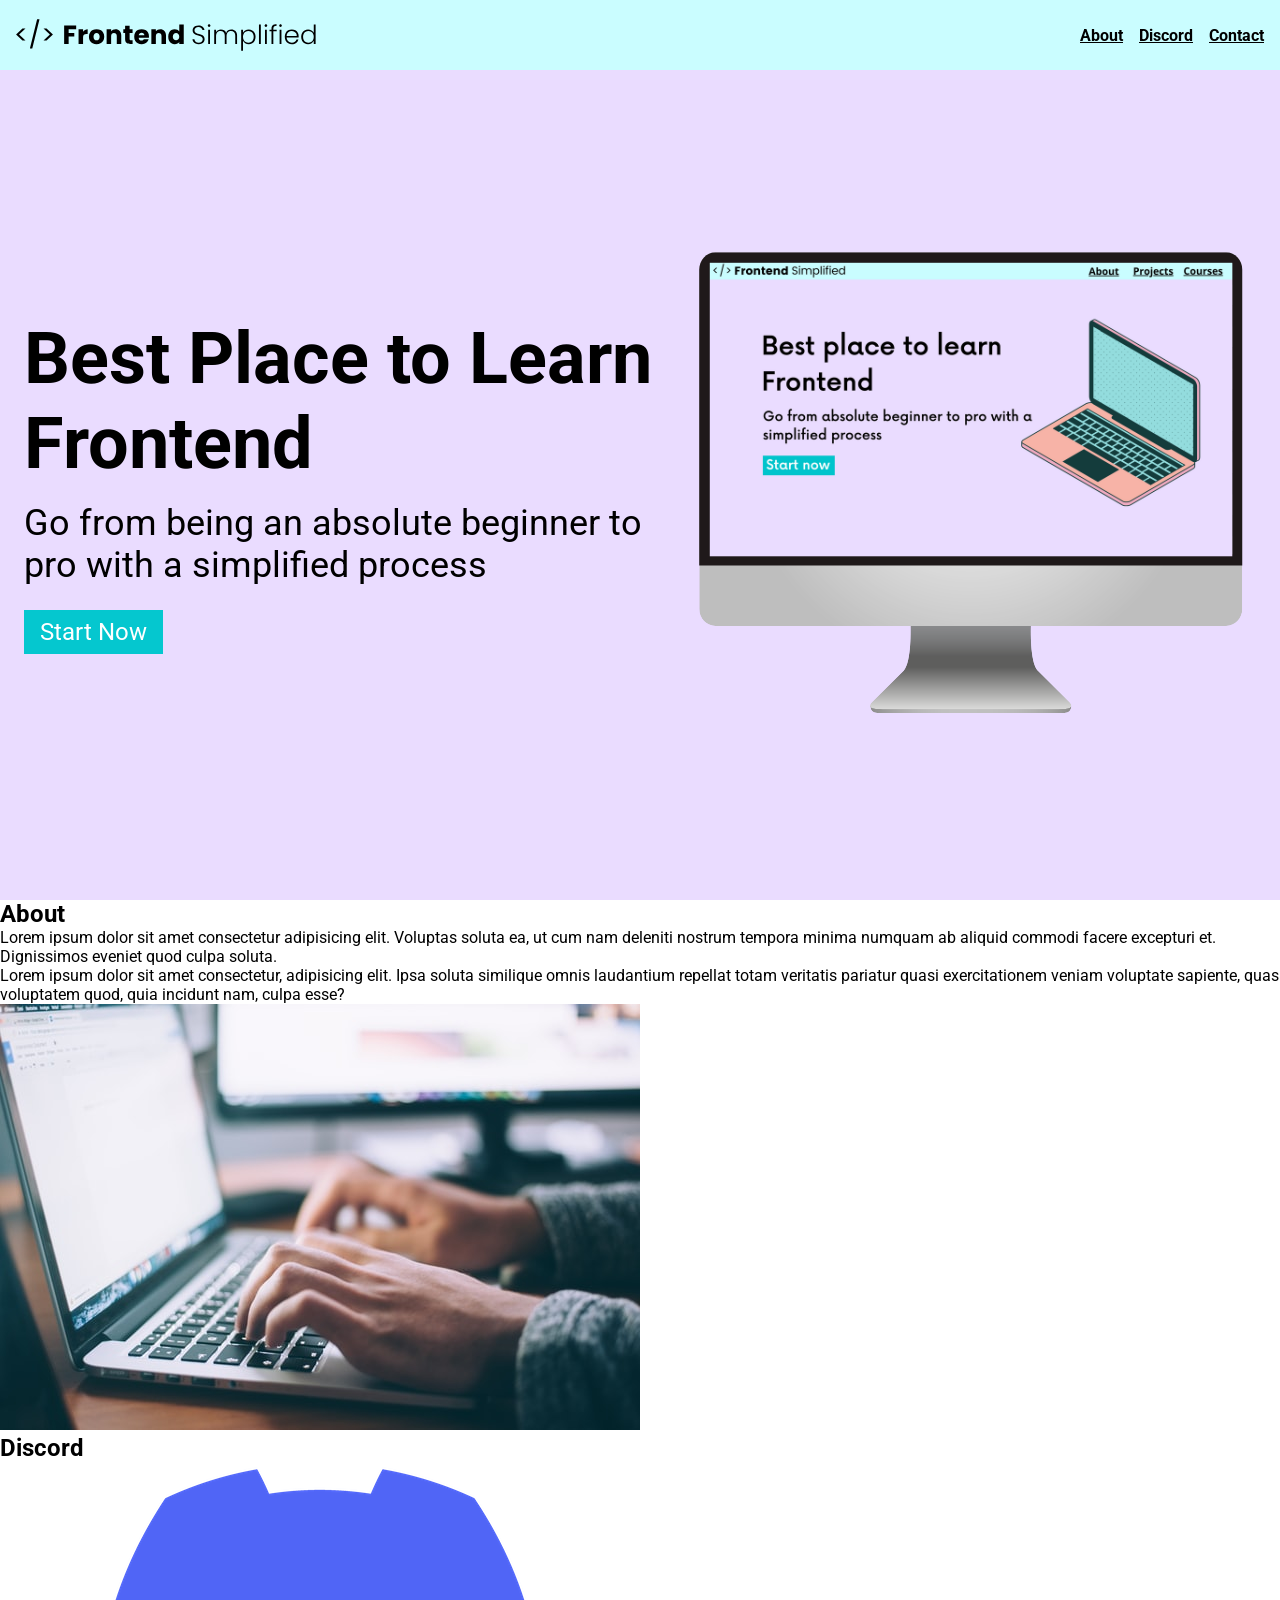
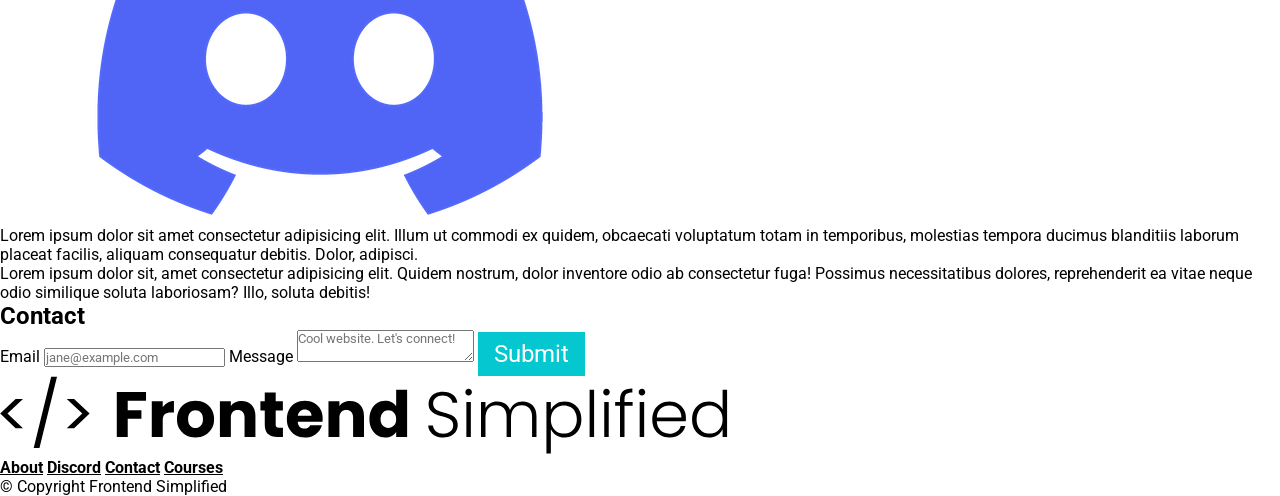
==== index.html @ 6d4a823c "adjusted HTML and row and added div for df" ====
<!doctype html>
<html lang="en">
  <head>
    <meta charset="UTF-8" />
    <meta name="viewport" content="width=device-width, initial-scale=1.0" />
    <title>Document</title>
    <link rel="stylesheet" href="./style.css" />
  </head>
  <body>
    <section>
      <nav>
        <img src="./assets/FES.svg" class="logo" alt="" />
        <ul>
          <li><a href="#about">About</a></li>
          <li><a href="#discord">Discord</a></li>
          <li><a href="#contact">Contact</a></li>
        </ul>
      </nav>
      <header>
          <div class="row">
            <div class="home__description">
              <h1>Best Place to Learn Frontend</h1>
              <p class="subheader">
                Go from being an absolute beginner to pro with a simplified process
              </p>
              <button>Start Now</button>
            </div>
            <figure>
              <img src="./assets/laptop.png" alt="" />
            </figure>
          </div>
      </header>
    </section>
    <main>
      <section id="about">
        <div>
          <h2>About</h2>
          <p>
            Lorem ipsum dolor sit amet consectetur adipisicing elit. Voluptas
            soluta ea, ut cum nam deleniti nostrum tempora minima numquam ab
            aliquid commodi facere excepturi et. Dignissimos eveniet quod culpa
            soluta.
          </p>
          <p>
            Lorem ipsum dolor sit amet consectetur, adipisicing elit. Ipsa
            soluta similique omnis laudantium repellat totam veritatis pariatur
            quasi exercitationem veniam voluptate sapiente, quas voluptatem
            quod, quia incidunt nam, culpa esse?
          </p>
        </div>
        <figure>
          <img src="./assets/about.jpg" alt="" />
        </figure>
      </section>
      <section id="discord">
        <h2>Discord</h2>
        <figure>
          <img src="./assets/discord.png" alt="Discord" />
        </figure>
        <div>
          <p>Lorem ipsum dolor sit amet consectetur adipisicing elit. Illum ut commodi ex quidem, obcaecati voluptatum totam in temporibus, molestias tempora ducimus blanditiis laborum placeat facilis, aliquam consequatur debitis. Dolor, adipisci.</p>
          <p>Lorem ipsum dolor sit, amet consectetur adipisicing elit. Quidem nostrum, dolor inventore odio ab consectetur fuga! Possimus necessitatibus dolores, reprehenderit ea vitae neque odio similique soluta laboriosam? Illo, soluta debitis!</p>
        </div>
      </section>
      <section id="contact">
        <h2>Contact</h2>
        <form action="">
          <label for="">Email</label>
          <input type="email" placeholder="jane@example.com">
          <label for="">Message</label>
          <textarea type="text" placeholder="Cool website. Let's connect!"></textarea>
          <button>Submit</button>
        </form>
      </section>
    </main>
    <footer>
      <img src="./assets/FES.svg" alt="">
      <div>
        <a href="#about">About</a>
        <a href="#discord">Discord</a>
        <a href="#contact">Contact</a>
        <a href="">Courses</a>
      </div>
      <p>&copy; Copyright Frontend Simplified </p>
    </footer>
  </body>
</html>
---- style.css ----
@import url('https://fonts.googleapis.com/css2?family=Roboto:ital,wdth,wght@0,75..100,100..900;1,75..100,100..900&display=swap');

* {
  font-family: 'Roboto', serif;
  padding: 0;
  margin: 0;
  box-sizing: border-box;
}

nav {
  height: 70px;
  display: flex;
  justify-content: space-between;
  align-items: center;
  padding: 0 16px;
  background-color: #cafdff;
}

a {
  color: #000;
  font-size: 16px;
  font-weight: 700;
}

ul {
  display: flex;  /* The list items inside ul didn't need to be inside of a div to lay out sideways */
}

li {
  list-style-type: none;
  padding-left: 16px;
}

.logo {
  width: 300px;
}


header {
  background-color: #eadcff;
  height: calc(100vh - 70px);
  padding: 24px;
  display: flex;
  align-items: center;
  justify-content: center;
}

.row {
  width: 100%;
  max-width: 1300px;
  margin: 0 auto;
  display: flex;
  align-items: center;
  justify-content: center;
}

h1 {
  font-size: 72px;
}

.subheader {
  font-size: 36px;
  margin: 16px 0 24px 0;
}

button {
  background-color: #05c7cf;
  color: white;
  border: none;
  padding: 8px 16px;
  font-size: 24px;
  cursor: pointer;
}
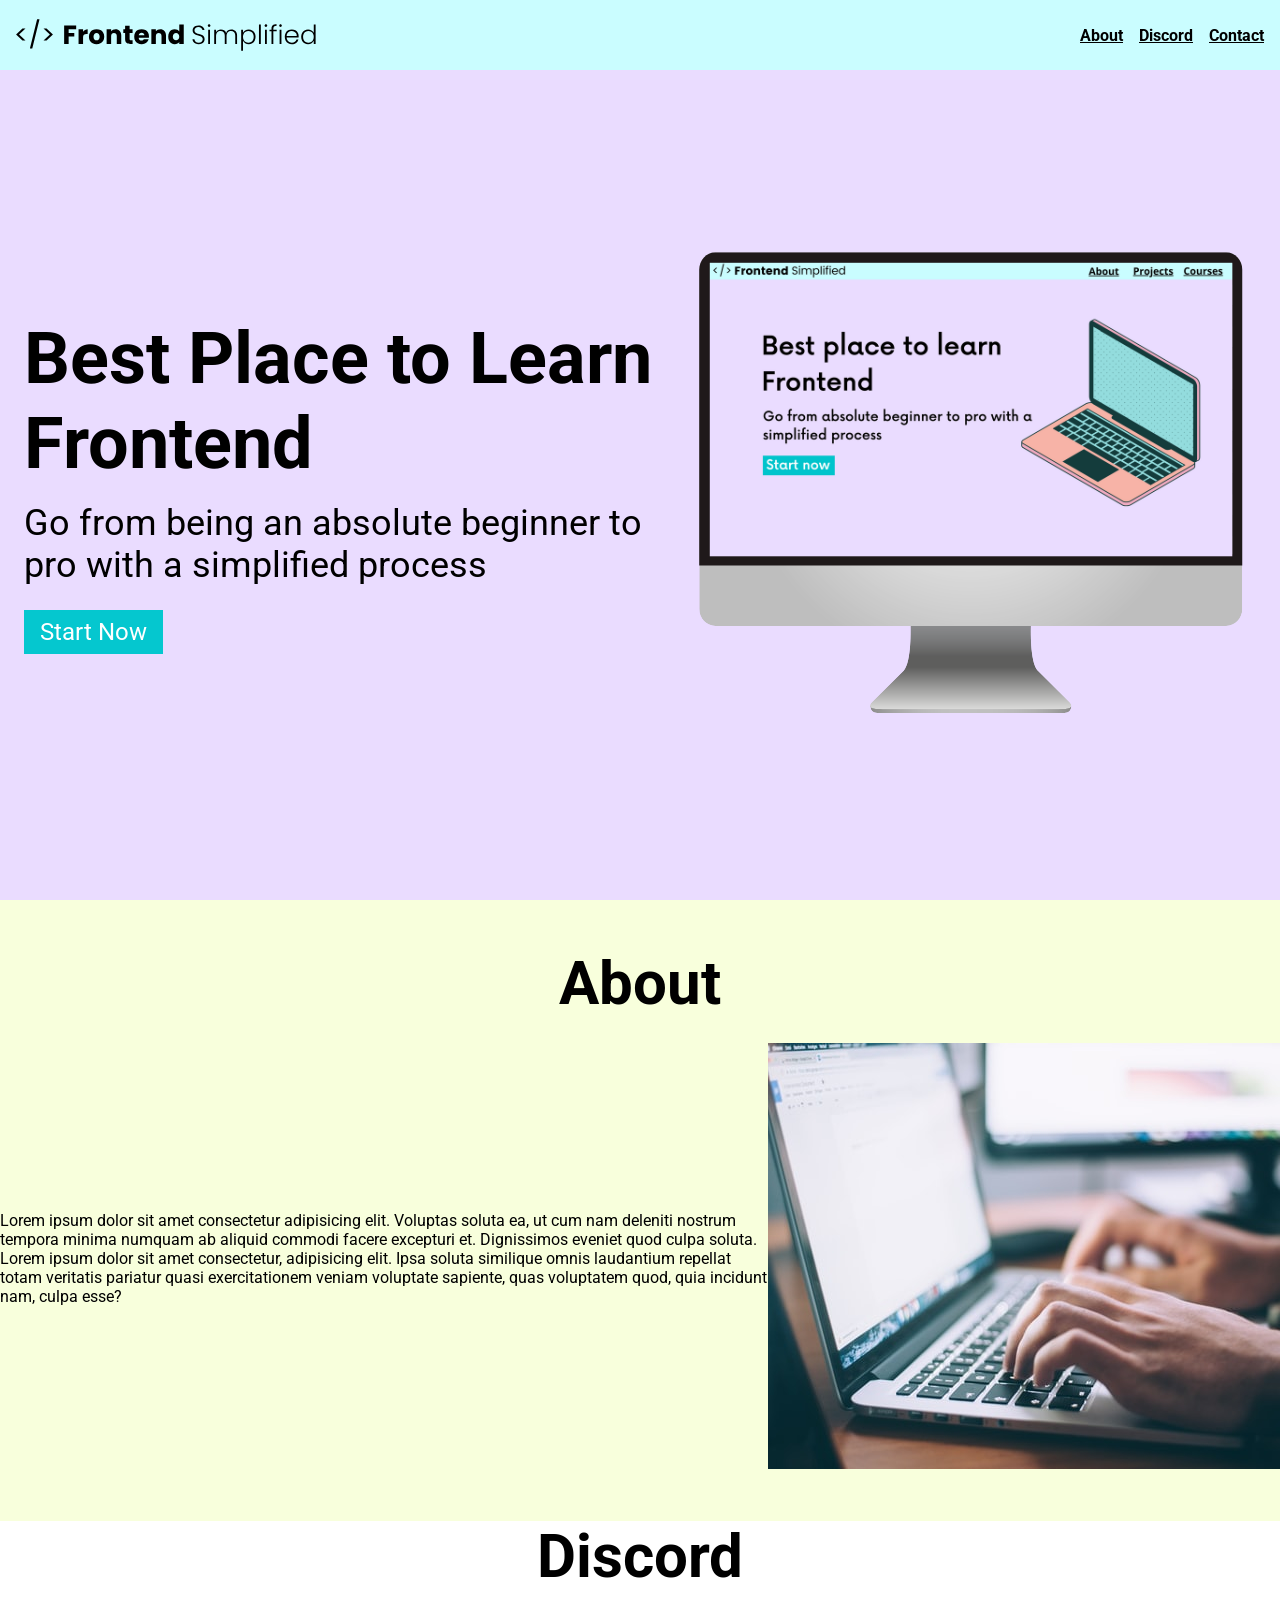
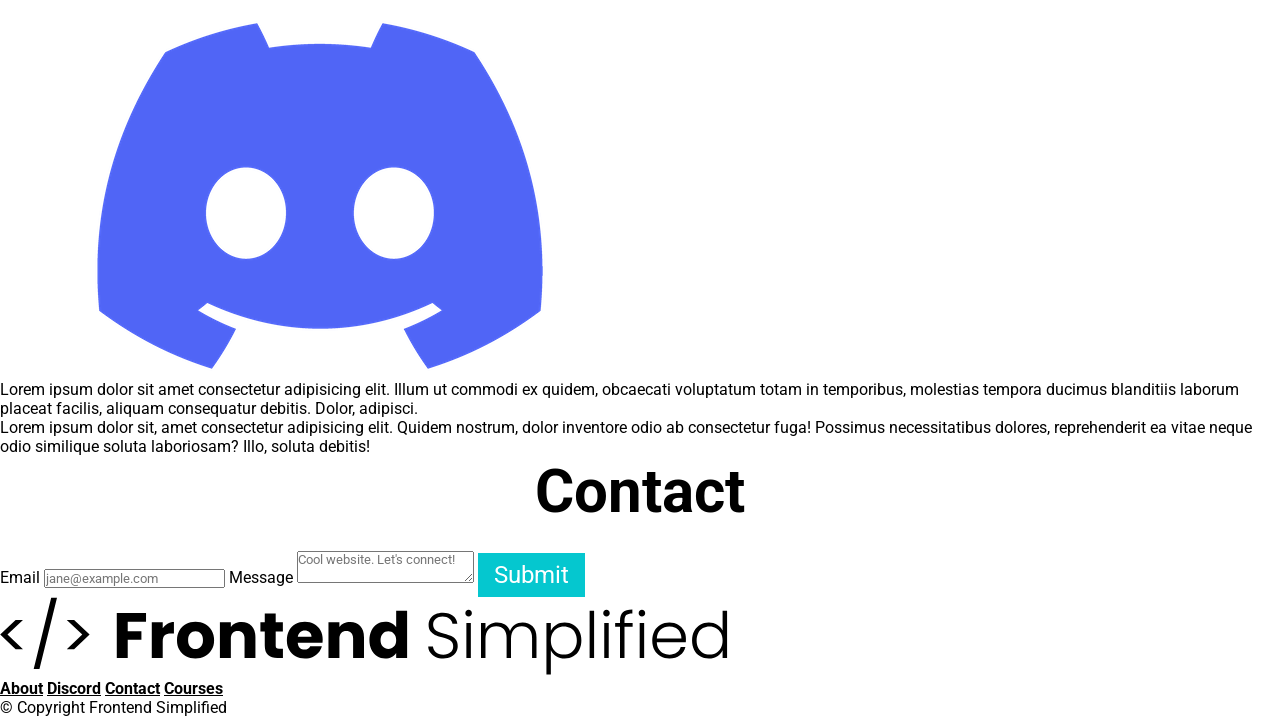
==== commit d0d991d7: "section__description and about__image--wrapper styling" ====
--- a/index.html
+++ b/index.html
@@ -17,40 +17,45 @@
         </ul>
       </nav>
       <header>
-          <div class="row">
-            <div class="home__description">
-              <h1>Best Place to Learn Frontend</h1>
-              <p class="subheader">
-                Go from being an absolute beginner to pro with a simplified process
-              </p>
-              <button>Start Now</button>
-            </div>
-            <figure>
-              <img src="./assets/laptop.png" alt="" />
-            </figure>
+        <div class="row">
+          <div class="home__description">
+            <h1>Best Place to Learn Frontend</h1>
+            <p class="subheader">
+              Go from being an absolute beginner to pro with a simplified
+              process
+            </p>
+            <button>Start Now</button>
           </div>
+          <figure>
+            <img src="./assets/laptop.png" alt="" />
+          </figure>
+        </div>
       </header>
     </section>
     <main>
       <section id="about">
-        <div>
-          <h2>About</h2>
-          <p>
-            Lorem ipsum dolor sit amet consectetur adipisicing elit. Voluptas
-            soluta ea, ut cum nam deleniti nostrum tempora minima numquam ab
-            aliquid commodi facere excepturi et. Dignissimos eveniet quod culpa
-            soluta.
-          </p>
-          <p>
-            Lorem ipsum dolor sit amet consectetur, adipisicing elit. Ipsa
-            soluta similique omnis laudantium repellat totam veritatis pariatur
-            quasi exercitationem veniam voluptate sapiente, quas voluptatem
-            quod, quia incidunt nam, culpa esse?
-          </p>
+        <h2>About</h2>
+        <div class="section__description">
+          <div class="section__description--wrapper">
+            <p class="section__description--para">
+              <p>
+                Lorem ipsum dolor sit amet consectetur adipisicing elit. Voluptas
+                soluta ea, ut cum nam deleniti nostrum tempora minima numquam ab
+                aliquid commodi facere excepturi et. Dignissimos eveniet quod culpa
+                soluta.
+              </p>
+              <p>
+                Lorem ipsum dolor sit amet consectetur, adipisicing elit. Ipsa
+                soluta similique omnis laudantium repellat totam veritatis pariatur
+                quasi exercitationem veniam voluptate sapiente, quas voluptatem
+                quod, quia incidunt nam, culpa esse?
+              </p>
+            </p>
+          </div>
+            <figure class="about__image--wrapper">
+            <img src="./assets/about.jpg" alt="" />
+          </figure>
         </div>
-        <figure>
-          <img src="./assets/about.jpg" alt="" />
-        </figure>
       </section>
       <section id="discord">
         <h2>Discord</h2>
@@ -58,30 +63,43 @@
           <img src="./assets/discord.png" alt="Discord" />
         </figure>
         <div>
-          <p>Lorem ipsum dolor sit amet consectetur adipisicing elit. Illum ut commodi ex quidem, obcaecati voluptatum totam in temporibus, molestias tempora ducimus blanditiis laborum placeat facilis, aliquam consequatur debitis. Dolor, adipisci.</p>
-          <p>Lorem ipsum dolor sit, amet consectetur adipisicing elit. Quidem nostrum, dolor inventore odio ab consectetur fuga! Possimus necessitatibus dolores, reprehenderit ea vitae neque odio similique soluta laboriosam? Illo, soluta debitis!</p>
+          <p>
+            Lorem ipsum dolor sit amet consectetur adipisicing elit. Illum ut
+            commodi ex quidem, obcaecati voluptatum totam in temporibus,
+            molestias tempora ducimus blanditiis laborum placeat facilis,
+            aliquam consequatur debitis. Dolor, adipisci.
+          </p>
+          <p>
+            Lorem ipsum dolor sit, amet consectetur adipisicing elit. Quidem
+            nostrum, dolor inventore odio ab consectetur fuga! Possimus
+            necessitatibus dolores, reprehenderit ea vitae neque odio similique
+            soluta laboriosam? Illo, soluta debitis!
+          </p>
         </div>
       </section>
       <section id="contact">
         <h2>Contact</h2>
         <form action="">
           <label for="">Email</label>
-          <input type="email" placeholder="jane@example.com">
+          <input type="email" placeholder="jane@example.com" />
           <label for="">Message</label>
-          <textarea type="text" placeholder="Cool website. Let's connect!"></textarea>
+          <textarea
+            type="text"
+            placeholder="Cool website. Let's connect!"
+          ></textarea>
           <button>Submit</button>
         </form>
       </section>
     </main>
     <footer>
-      <img src="./assets/FES.svg" alt="">
+      <img src="./assets/FES.svg" alt="" />
       <div>
         <a href="#about">About</a>
         <a href="#discord">Discord</a>
         <a href="#contact">Contact</a>
         <a href="">Courses</a>
       </div>
-      <p>&copy; Copyright Frontend Simplified </p>
+      <p>&copy; Copyright Frontend Simplified</p>
     </footer>
   </body>
 </html>
--- a/style.css
+++ b/style.css
@@ -35,7 +35,6 @@
   width: 300px;
 }
 
-
 header {
   background-color: #eadcff;
   height: calc(100vh - 70px);
@@ -47,7 +46,7 @@
 
 .row {
   width: 100%;
-  max-width: 1300px;
+  max-width: 1300px; /* Here's the trick. We're CAPPING the maximum width. */
   margin: 0 auto;
   display: flex;
   align-items: center;
@@ -65,9 +64,34 @@
 
 button {
   background-color: #05c7cf;
-  color: white;
+  color: white; /* color of the text inside the button */
   border: none;
   padding: 8px 16px;
-  font-size: 24px;
-  cursor: pointer;
+  font-size: 24px; 
+  cursor: pointer; /* cursor: pointer is not a default for a button */
 }
+
+/* 
+About 
+*/
+
+#about {
+  padding: 48px 0;
+  background-color: #f8ffdc;
+}
+
+h2 {
+  font-size: 60px;
+  text-align: center;
+  margin-bottom: 24px;
+}
+
+.section__description {
+  display: flex;
+  justify-content: center;
+  align-items: center;
+}
+
+.about__image--wrapper {
+  width: 40%; /* image is 40% of the total width of both the text and the figure */
+}
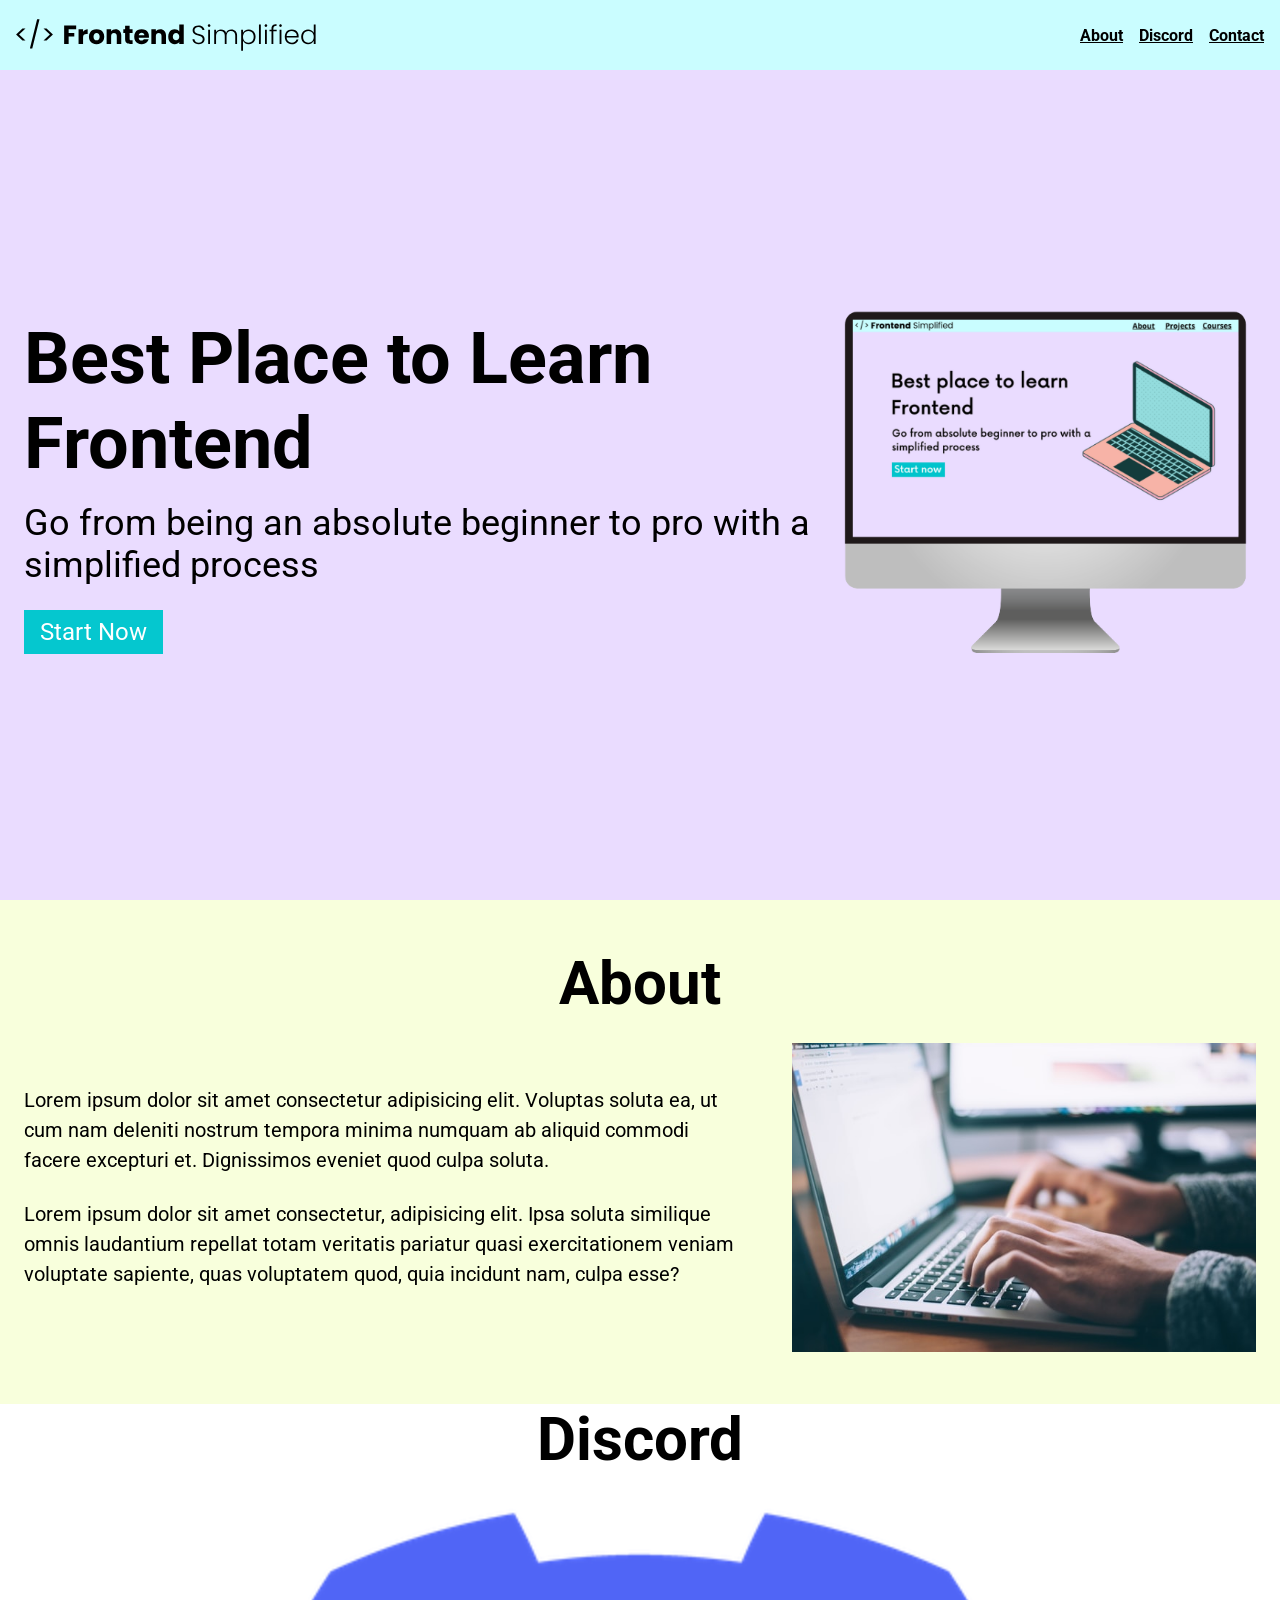
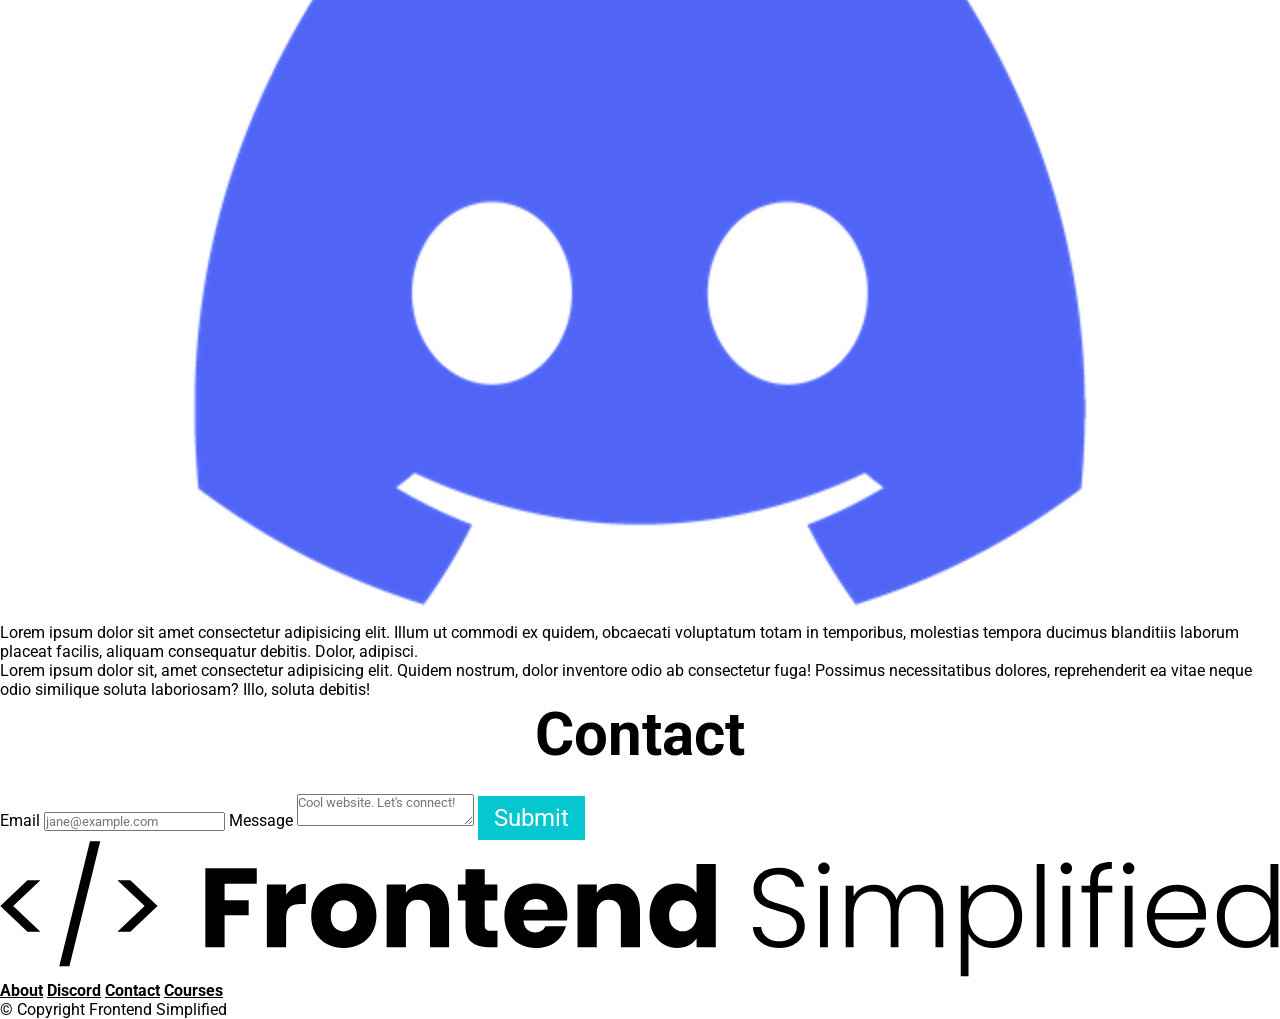
==== commit 1f0f2dcb: "row added, sections styled" ====
--- a/index.html
+++ b/index.html
@@ -35,26 +35,26 @@
     <main>
       <section id="about">
         <h2>About</h2>
-        <div class="section__description">
-          <div class="section__description--wrapper">
-            <p class="section__description--para">
-              <p>
+        <div class="row">
+          <div class="section__description">
+            <div class="section__description--wrapper">
+              <p class="section__description--para">
                 Lorem ipsum dolor sit amet consectetur adipisicing elit. Voluptas
                 soluta ea, ut cum nam deleniti nostrum tempora minima numquam ab
                 aliquid commodi facere excepturi et. Dignissimos eveniet quod culpa
                 soluta.
               </p>
-              <p>
+              <p class="section__description--para">
                 Lorem ipsum dolor sit amet consectetur, adipisicing elit. Ipsa
                 soluta similique omnis laudantium repellat totam veritatis pariatur
                 quasi exercitationem veniam voluptate sapiente, quas voluptatem
                 quod, quia incidunt nam, culpa esse?
               </p>
-            </p>
+            </div>
+            <figure class="about__image--wrapper">
+              <img src="./assets/about.jpg" alt="" />
+            </figure>
           </div>
-            <figure class="about__image--wrapper">
-            <img src="./assets/about.jpg" alt="" />
-          </figure>
         </div>
       </section>
       <section id="discord">
--- a/style.css
+++ b/style.css
@@ -94,4 +94,23 @@
 
 .about__image--wrapper {
   width: 40%; /* image is 40% of the total width of both the text and the figure */
+}
+
+img {
+  width: 100%;
+}
+
+.section__description--wrapper {
+  width: 60%; /* text is 60% of the total width of both the text and the figure */
+}
+
+.section__description--wrapper,
+.about__image--wrapper {
+  padding: 0 24px;
+}
+
+.section__description--para {
+  font-size: 20px;
+  line-height: 1.5;
+  margin-bottom: 24px;
 }
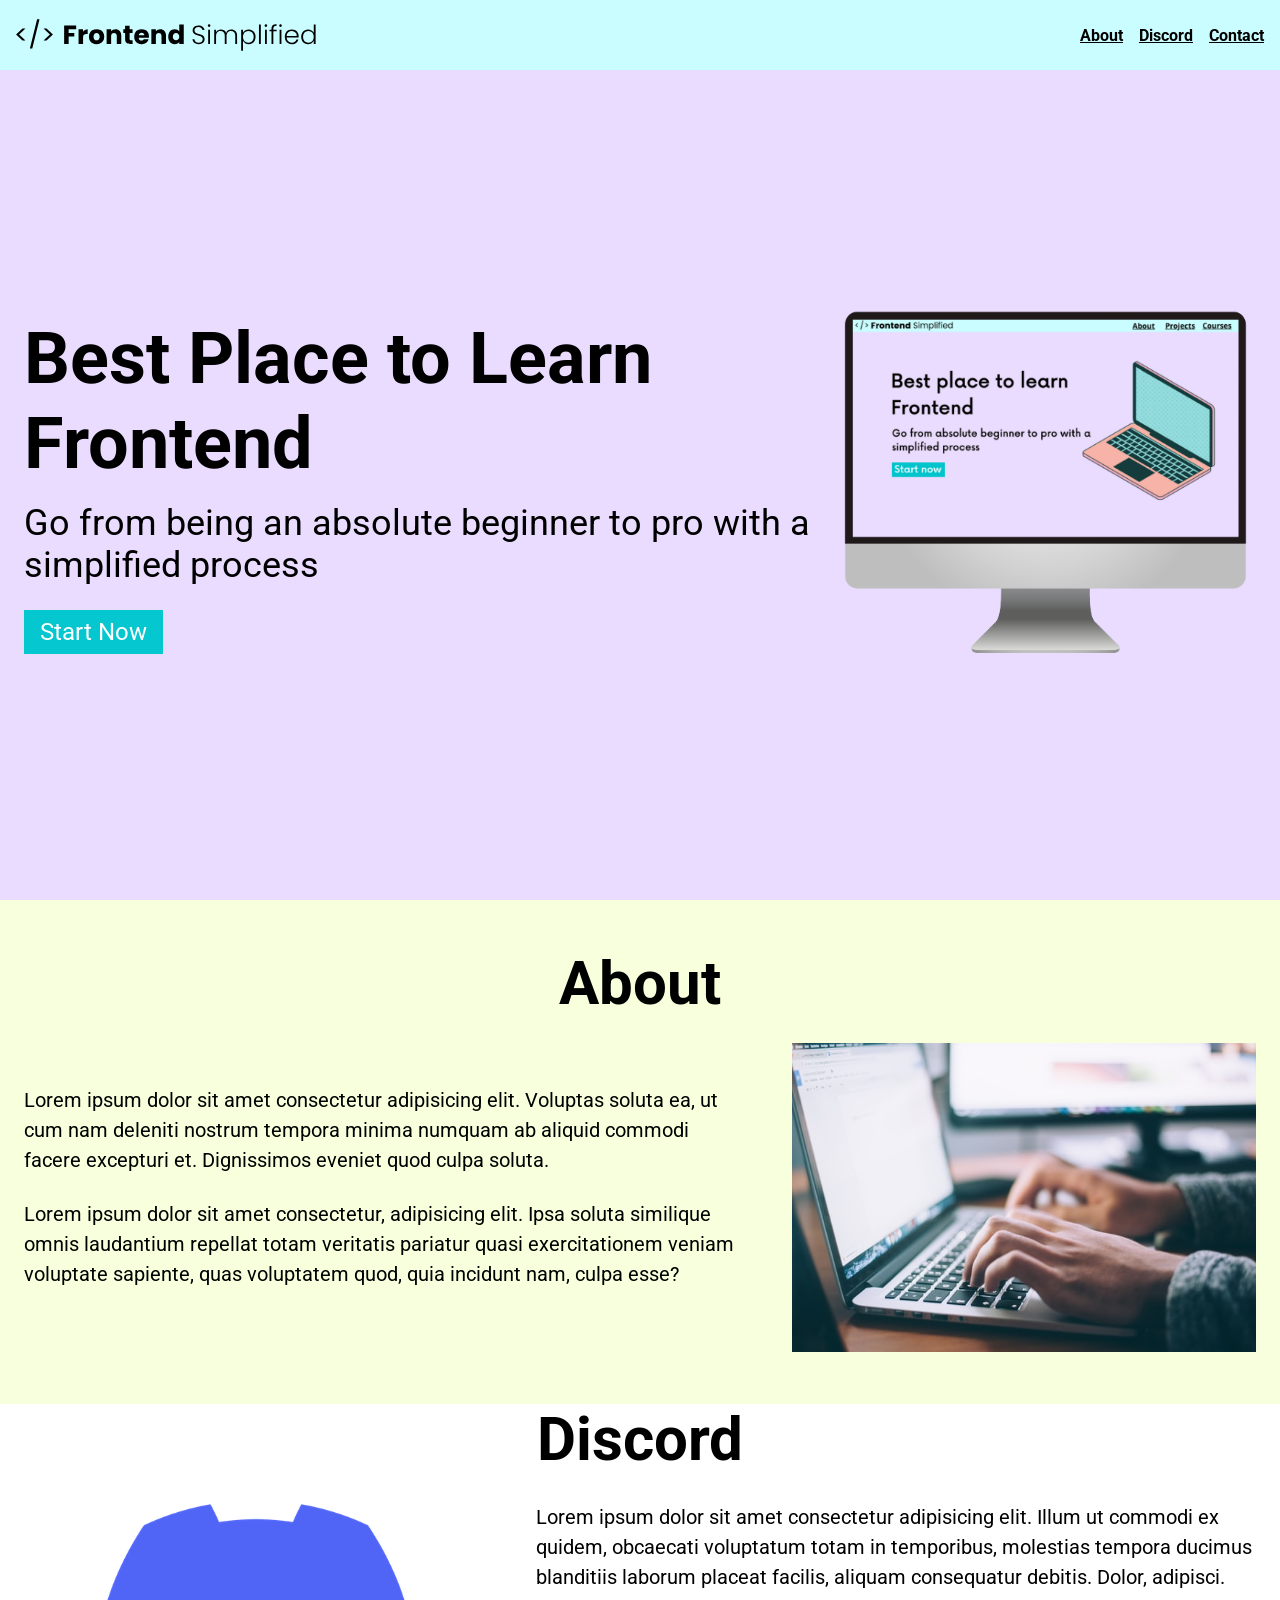
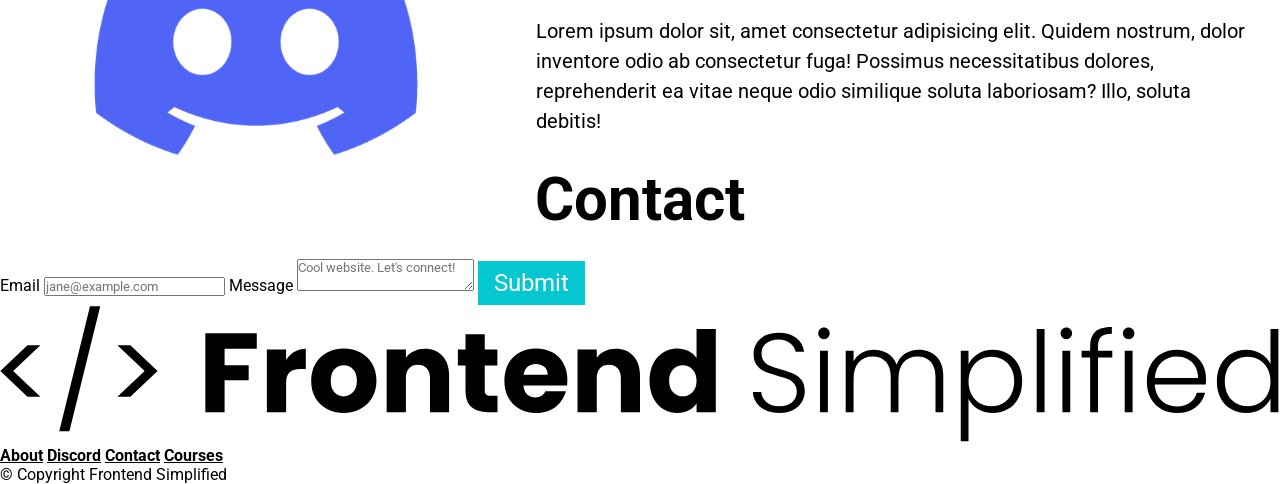
==== commit daf8266b: "classes added to Discord section in HTML" ====
--- a/index.html
+++ b/index.html
@@ -39,16 +39,16 @@
           <div class="section__description">
             <div class="section__description--wrapper">
               <p class="section__description--para">
-                Lorem ipsum dolor sit amet consectetur adipisicing elit. Voluptas
-                soluta ea, ut cum nam deleniti nostrum tempora minima numquam ab
-                aliquid commodi facere excepturi et. Dignissimos eveniet quod culpa
-                soluta.
+                Lorem ipsum dolor sit amet consectetur adipisicing elit.
+                Voluptas soluta ea, ut cum nam deleniti nostrum tempora minima
+                numquam ab aliquid commodi facere excepturi et. Dignissimos
+                eveniet quod culpa soluta.
               </p>
               <p class="section__description--para">
                 Lorem ipsum dolor sit amet consectetur, adipisicing elit. Ipsa
-                soluta similique omnis laudantium repellat totam veritatis pariatur
-                quasi exercitationem veniam voluptate sapiente, quas voluptatem
-                quod, quia incidunt nam, culpa esse?
+                soluta similique omnis laudantium repellat totam veritatis
+                pariatur quasi exercitationem veniam voluptate sapiente, quas
+                voluptatem quod, quia incidunt nam, culpa esse?
               </p>
             </div>
             <figure class="about__image--wrapper">
@@ -59,22 +59,26 @@
       </section>
       <section id="discord">
         <h2>Discord</h2>
-        <figure>
-          <img src="./assets/discord.png" alt="Discord" />
-        </figure>
-        <div>
-          <p>
-            Lorem ipsum dolor sit amet consectetur adipisicing elit. Illum ut
-            commodi ex quidem, obcaecati voluptatum totam in temporibus,
-            molestias tempora ducimus blanditiis laborum placeat facilis,
-            aliquam consequatur debitis. Dolor, adipisci.
-          </p>
-          <p>
-            Lorem ipsum dolor sit, amet consectetur adipisicing elit. Quidem
-            nostrum, dolor inventore odio ab consectetur fuga! Possimus
-            necessitatibus dolores, reprehenderit ea vitae neque odio similique
-            soluta laboriosam? Illo, soluta debitis!
-          </p>
+        <div class="row">
+          <div class="section__description">
+            <figure class="about__image--wrapper">
+              <img src="./assets/discord.png" alt="Discord" />
+            </figure>
+            <div class="section__description--wrapper">
+              <p class="section__description--para">
+                Lorem ipsum dolor sit amet consectetur adipisicing elit. Illum
+                ut commodi ex quidem, obcaecati voluptatum totam in temporibus,
+                molestias tempora ducimus blanditiis laborum placeat facilis,
+                aliquam consequatur debitis. Dolor, adipisci.
+              </p>
+              <p class="section__description--para">
+                Lorem ipsum dolor sit, amet consectetur adipisicing elit. Quidem
+                nostrum, dolor inventore odio ab consectetur fuga! Possimus
+                necessitatibus dolores, reprehenderit ea vitae neque odio
+                similique soluta laboriosam? Illo, soluta debitis!
+              </p>
+            </div>
+          </div>
         </div>
       </section>
       <section id="contact">
--- a/style.css
+++ b/style.css
@@ -104,7 +104,7 @@
   width: 60%; /* text is 60% of the total width of both the text and the figure */
 }
 
-.section__description--wrapper,
+.section__description--wrapper, /* targeting two different classes at one time */
 .about__image--wrapper {
   padding: 0 24px;
 }
@@ -113,4 +113,10 @@
   font-size: 20px;
   line-height: 1.5;
   margin-bottom: 24px;
-}+}
+
+/* 
+Discord
+ */
+
+ 
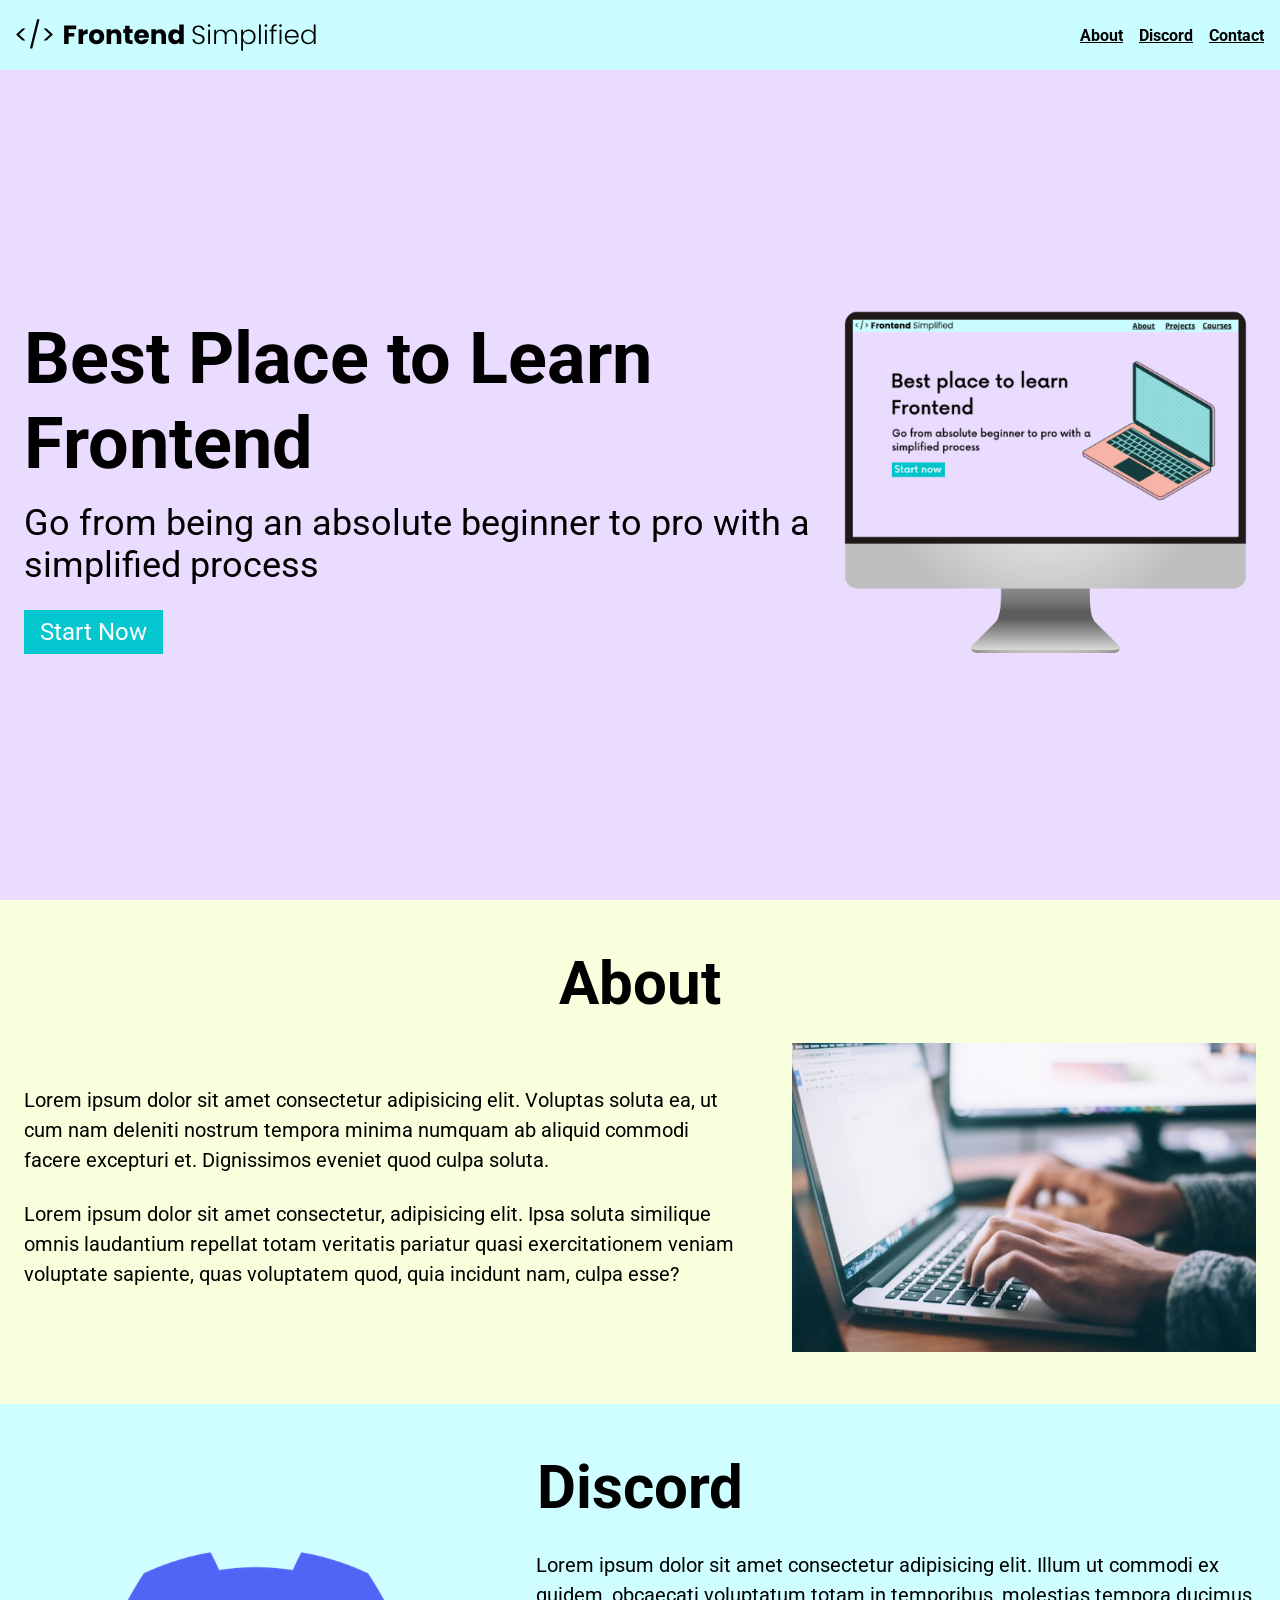
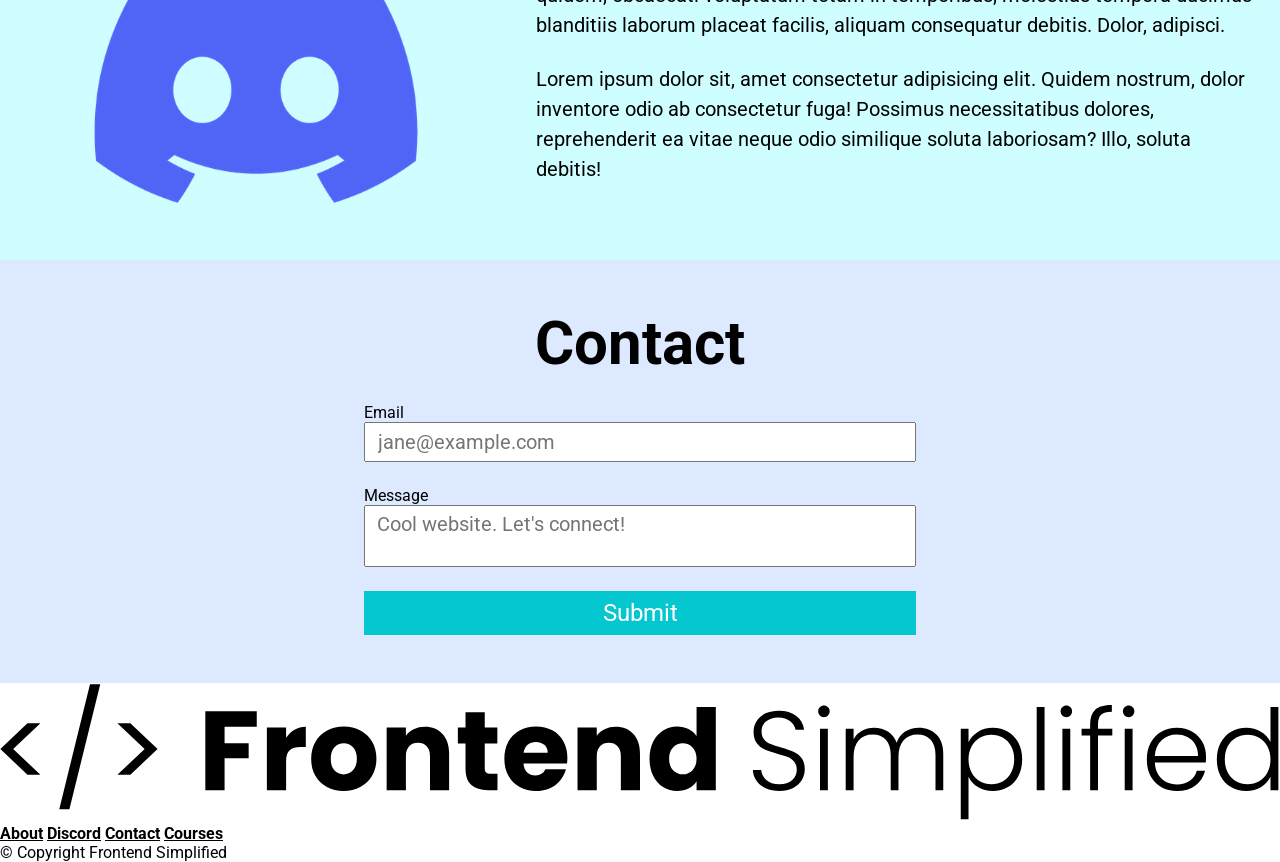
==== commit d5fdf925: "classes added in footer" ====
--- a/index.html
+++ b/index.html
@@ -96,12 +96,12 @@
       </section>
     </main>
     <footer>
-      <img src="./assets/FES.svg" alt="" />
-      <div>
-        <a href="#about">About</a>
-        <a href="#discord">Discord</a>
-        <a href="#contact">Contact</a>
-        <a href="">Courses</a>
+      <img class="footer__logo" src="./assets/FES.svg" alt="" />
+      <div class="footer__links">
+        <a class="footer__link" href="#about">About</a>
+        <a class="footer__link" href="#discord">Discord</a>
+        <a class="footer__link" href="#contact">Contact</a>
+        <a class="footer__link" href="">Courses</a>
       </div>
       <p>&copy; Copyright Frontend Simplified</p>
     </footer>
--- a/style.css
+++ b/style.css
@@ -53,6 +53,12 @@
   justify-content: center;
 }
 
+#about,
+#discord,
+#contact {
+  padding: 48px 0;
+}
+
 h1 {
   font-size: 72px;
 }
@@ -76,7 +82,6 @@
 */
 
 #about {
-  padding: 48px 0;
   background-color: #f8ffdc;
 }
 
@@ -119,4 +124,39 @@
 Discord
  */
 
- +#discord {
+  background-color: #cefeff;
+}
+
+/* 
+Contact
+ */
+
+#contact {
+  background-color: #dce9ff;
+}
+
+form {
+  width: 100%;
+  max-width: 600px;
+  display: flex;
+  flex-direction: column;
+  margin: 0 auto;
+  padding: 0 24px;
+}
+
+input, textarea {
+  margin-bottom: 24px;
+  font-size: 20px; /* font size of the text typed inside the boxes of both types */
+  padding: 6px 12px; /* padding around the typed text inside the boxes */
+}
+
+textarea {
+  resize: none;
+}
+
+/* 
+Footer
+  */
+
+  
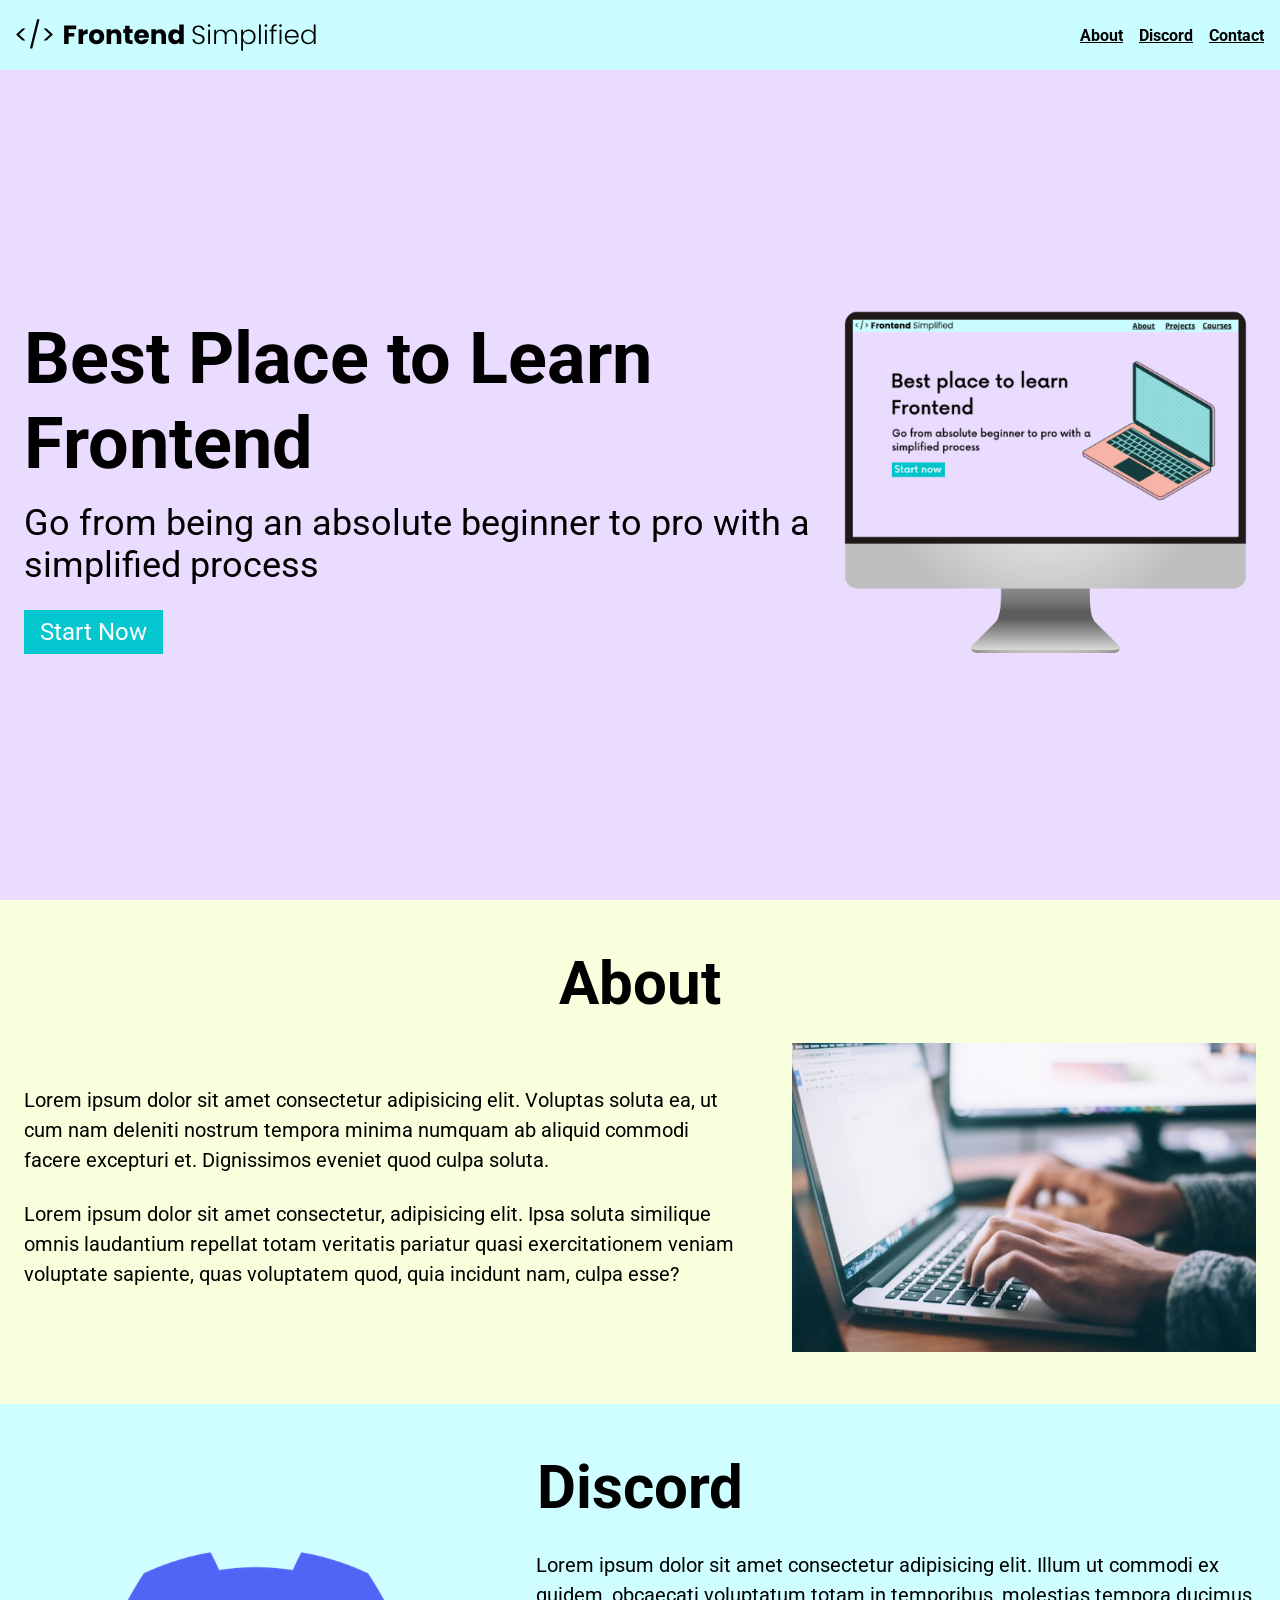
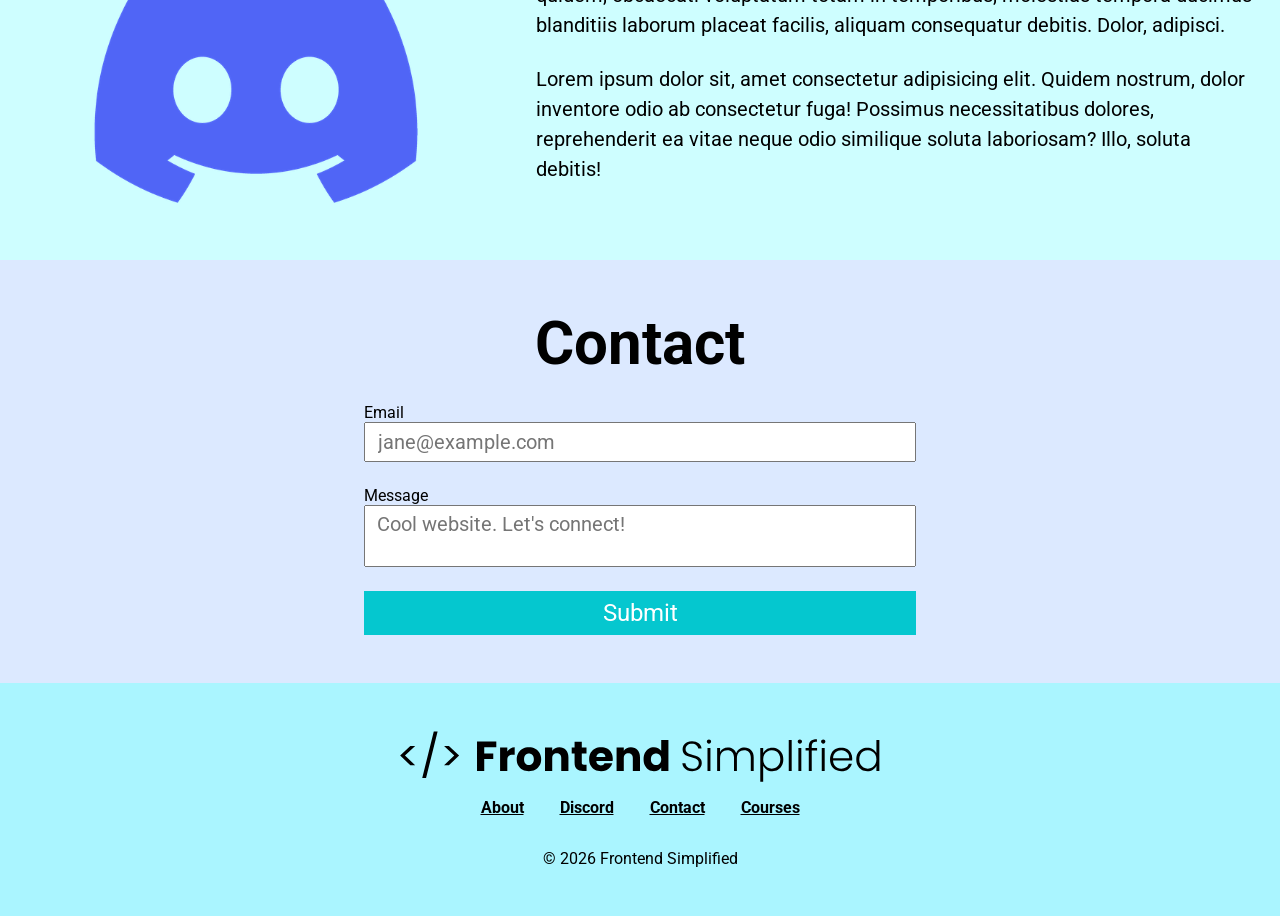
==== commit a03b961a: "footer styling" ====
--- a/index.html
+++ b/index.html
@@ -103,7 +103,7 @@
         <a class="footer__link" href="#contact">Contact</a>
         <a class="footer__link" href="">Courses</a>
       </div>
-      <p>&copy; Copyright Frontend Simplified</p>
+      <p>&copy; 2026 Frontend Simplified</p>
     </footer>
   </body>
 </html>
--- a/style.css
+++ b/style.css
@@ -55,7 +55,8 @@
 
 #about,
 #discord,
-#contact {
+#contact,
+footer {
   padding: 48px 0;
 }
 
@@ -159,4 +160,23 @@
 Footer
   */
 
-  +footer {
+  background-color: #aaf5ff;
+  display: flex;
+  flex-direction: column;
+  align-items: center;
+}
+
+.footer__logo {
+  max-width: 480px;
+  margin-bottom: 16px;
+}
+
+.footer__links {
+  margin-bottom: 32px;
+}
+
+.footer__link {
+  padding: 0 16px;
+}
+
